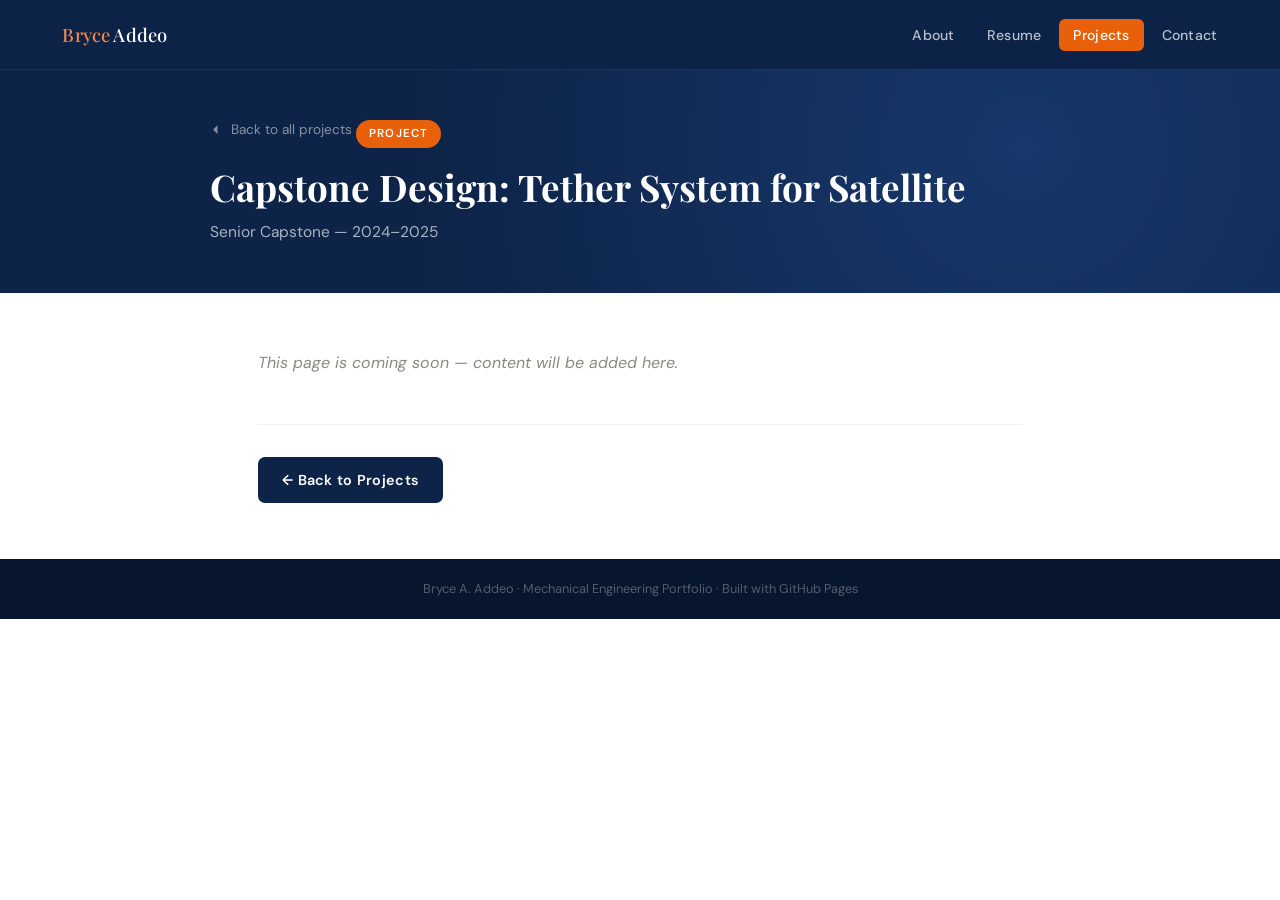
==== projects/capstone.html @ ce79f44e "Add files via upload" ====
<!DOCTYPE html>
<html lang="en">
<head>
  <meta charset="UTF-8" />
  <meta name="viewport" content="width=device-width, initial-scale=1.0" />
  <title>Capstone Design: Tether System for Satellite — Bryce Addeo Portfolio</title>
  <link rel="stylesheet" href="../css/style.css" />
</head>
<body>

<nav>
  <a href="../index.html" class="nav-brand"><em>Bryce</em> Addeo</a>
  <ul>
    <li><a href="../index.html#hero">About</a></li>
    <li><a href="../index.html#resume">Resume</a></li>
    <li><a href="../index.html#projects" class="active">Projects</a></li>
    <li><a href="../index.html#contact">Contact</a></li>
  </ul>
</nav>

<div class="page-banner">
  <div class="page-banner-inner">
    <a href="../index.html#projects" class="back-link">
      <svg viewBox="0 0 24 24"><path d="M19 12H5M12 19l-7-7 7-7"/></svg>
      Back to all projects
    </a>
    <div class="page-tag">Project</div>
    <h1>Capstone Design: Tether System for Satellite</h1>
    <p>Senior Capstone — 2024–2025</p>
  </div>
</div>

<div class="page-content">
  <p style="color: var(--gray-500); font-style: italic;">
    This page is coming soon — content will be added here.
  </p>
  <div class="page-nav">
    <a href="../index.html#projects" class="btn btn-navy">&larr; Back to Projects</a>
  </div>
</div>

<footer>
  <p>Bryce A. Addeo &middot; Mechanical Engineering Portfolio &middot; Built with GitHub Pages</p>
</footer>

</body>
</html>
---- css/style.css ----
@import url('https://fonts.googleapis.com/css2?family=Playfair+Display:wght@600;700&family=DM+Sans:wght@300;400;500;600&display=swap');

:root {
  --navy: #0D2347;
  --navy-mid: #1A3A6B;
  --navy-light: #2756A0;
  --orange: #E8610A;
  --orange-light: #F4874B;
  --orange-pale: #FEF0E6;
  --cream: #FAF8F4;
  --white: #FFFFFF;
  --gray-100: #F3F2EF;
  --gray-300: #D4D2CC;
  --gray-500: #8A8880;
  --gray-700: #444240;
  --text: #1A1816;
  --nav-h: 70px;
}

*, *::before, *::after { margin: 0; padding: 0; box-sizing: border-box; }
html { scroll-behavior: smooth; font-size: 16px; }

body {
  font-family: 'DM Sans', sans-serif;
  color: var(--text);
  background: var(--white);
  line-height: 1.7;
  -webkit-font-smoothing: antialiased;
}

/* ── NAV ── */
nav {
  position: fixed;
  top: 0; left: 0; right: 0;
  height: var(--nav-h);
  background: rgba(13, 35, 71, 0.97);
  backdrop-filter: blur(10px);
  display: flex;
  align-items: center;
  justify-content: space-between;
  padding: 0 3rem;
  z-index: 200;
  border-bottom: 1px solid rgba(255,255,255,0.08);
}

.nav-brand {
  font-family: 'Playfair Display', serif;
  font-size: 1.15rem;
  color: var(--white);
  text-decoration: none;
  letter-spacing: 0.01em;
}

.nav-brand em {
  font-style: normal;
  color: var(--orange-light);
}

nav ul { list-style: none; display: flex; gap: 0.2rem; }

nav a {
  text-decoration: none;
  color: rgba(255,255,255,0.72);
  font-size: 0.88rem;
  font-weight: 500;
  letter-spacing: 0.02em;
  padding: 0.45rem 0.9rem;
  border-radius: 6px;
  transition: all 0.16s;
}

nav a:hover { color: var(--white); background: rgba(255,255,255,0.1); }
nav a.active { color: var(--white); background: var(--orange); }

/* ── HERO ── */
#hero {
  min-height: 100vh;
  padding-top: var(--nav-h);
  background: var(--navy);
  display: flex;
  align-items: center;
  overflow: hidden;
  position: relative;
}

/* Subtle geometric background pattern */
#hero::before {
  content: '';
  position: absolute;
  inset: 0;
  background-image:
    radial-gradient(circle at 75% 50%, rgba(39, 86, 160, 0.35) 0%, transparent 55%),
    radial-gradient(circle at 20% 80%, rgba(232, 97, 10, 0.12) 0%, transparent 40%);
  pointer-events: none;
}

.hero-inner {
  position: relative;
  z-index: 1;
  max-width: 1060px;
  margin: 0 auto;
  padding: 4rem 3rem;
  display: grid;
  grid-template-columns: 1fr 340px;
  gap: 5rem;
  align-items: center;
}

.hero-text {}

.hero-eyebrow {
  display: inline-flex;
  align-items: center;
  gap: 0.6rem;
  font-size: 0.78rem;
  font-weight: 600;
  letter-spacing: 0.12em;
  text-transform: uppercase;
  color: var(--orange-light);
  margin-bottom: 1.2rem;
}

.hero-eyebrow::before {
  content: '';
  display: block;
  width: 28px;
  height: 2px;
  background: var(--orange);
}

.hero-text h1 {
  font-family: 'Playfair Display', serif;
  font-size: 3.4rem;
  font-weight: 700;
  color: var(--white);
  line-height: 1.15;
  margin-bottom: 0.5rem;
}

.hero-text h1 .last { color: var(--orange-light); }

.hero-degree {
  font-size: 1rem;
  font-weight: 400;
  color: rgba(255,255,255,0.55);
  margin-bottom: 2rem;
  letter-spacing: 0.01em;
}

.hero-bio {
  font-size: 0.97rem;
  font-weight: 300;
  color: rgba(255,255,255,0.82);
  line-height: 1.8;
  max-width: 560px;
  margin-bottom: 2.5rem;
}

.hero-actions { display: flex; gap: 0.85rem; flex-wrap: wrap; }

.btn {
  display: inline-block;
  padding: 0.65rem 1.5rem;
  border-radius: 7px;
  font-size: 0.9rem;
  font-weight: 600;
  text-decoration: none;
  letter-spacing: 0.02em;
  transition: transform 0.15s, box-shadow 0.15s, background 0.15s;
  cursor: pointer;
  border: none;
}
.btn:hover { transform: translateY(-2px); }
.btn:active { transform: translateY(0); }

.btn-orange {
  background: var(--orange);
  color: var(--white);
  box-shadow: 0 4px 16px rgba(232,97,10,0.35);
}
.btn-orange:hover { background: var(--orange-light); box-shadow: 0 6px 22px rgba(232,97,10,0.45); }

.btn-ghost {
  background: transparent;
  color: rgba(255,255,255,0.85);
  border: 1.5px solid rgba(255,255,255,0.3);
}
.btn-ghost:hover { border-color: rgba(255,255,255,0.7); color: var(--white); }

.btn-navy { background: var(--navy); color: var(--white); }
.btn-navy:hover { background: var(--navy-mid); }

/* Photo */
.hero-photo-wrap {
  position: relative;
  display: flex;
  justify-content: center;
}

.hero-photo-wrap::before {
  content: '';
  position: absolute;
  inset: -12px;
  border-radius: 18px;
  border: 2px solid rgba(232,97,10,0.3);
  transform: rotate(3deg);
}

.hero-photo {
  width: 100%;
  max-width: 320px;
  aspect-ratio: 3/4;
  object-fit: cover;
  object-position: center top;
  border-radius: 14px;
  display: block;
  position: relative;
  z-index: 1;
  box-shadow: 0 24px 60px rgba(0,0,0,0.5);
}

/* ── SECTION SHARED ── */
.section-wrap { padding: 5.5rem 3rem; }
.section-inner { max-width: 900px; margin: 0 auto; }

.section-eyebrow {
  font-size: 0.75rem;
  font-weight: 600;
  letter-spacing: 0.13em;
  text-transform: uppercase;
  color: var(--orange);
  display: flex;
  align-items: center;
  gap: 0.6rem;
  margin-bottom: 0.6rem;
}

.section-eyebrow::before {
  content: '';
  display: block;
  width: 24px;
  height: 2px;
  background: var(--orange);
}

.section-title {
  font-family: 'Playfair Display', serif;
  font-size: 2.2rem;
  font-weight: 700;
  color: var(--navy);
  margin-bottom: 2.5rem;
  line-height: 1.25;
}

/* ── RESUME ── */
#resume { background: var(--cream); }

.resume-embed {
  border-radius: 12px;
  overflow: hidden;
  border: 1px solid var(--gray-300);
  box-shadow: 0 8px 32px rgba(13,35,71,0.1);
  margin-bottom: 1.5rem;
}

.resume-embed iframe {
  display: block;
  width: 100%;
  height: 820px;
  border: none;
}

.resume-actions { display: flex; gap: 1rem; }

/* ── PROJECTS / LINKS ── */
#projects { background: var(--white); }

.projects-title {
  font-family: 'Playfair Display', serif;
  font-size: 1.6rem;
  font-weight: 700;
  color: var(--navy);
  margin-bottom: 0.35rem;
}

.projects-subtitle {
  font-size: 0.92rem;
  color: var(--gray-500);
  margin-bottom: 2.5rem;
}

.links-list { list-style: none; display: flex; flex-direction: column; }

.link-item a {
  display: flex;
  align-items: center;
  justify-content: space-between;
  padding: 1.1rem 0;
  border-bottom: 1px solid var(--gray-100);
  text-decoration: none;
  color: var(--navy);
  font-size: 1rem;
  font-weight: 500;
  transition: all 0.18s;
  gap: 1rem;
}

.link-item:first-child a { border-top: 1px solid var(--gray-100); }

.link-item a:hover { color: var(--orange); padding-left: 0.5rem; }

.link-item a:hover .link-arrow { transform: translateX(4px); color: var(--orange); }

.link-label { flex: 1; }

.link-tag {
  font-size: 0.73rem;
  font-weight: 600;
  letter-spacing: 0.08em;
  text-transform: uppercase;
  padding: 0.22rem 0.65rem;
  border-radius: 20px;
  flex-shrink: 0;
}

.tag-work { background: #EBF3FF; color: var(--navy-light); }
.tag-project { background: var(--orange-pale); color: var(--orange); }
.tag-lab { background: #EDF7F0; color: #1A6B3A; }
.tag-computing { background: #F3EDFA; color: #5E3A9A; }

.link-arrow {
  width: 18px;
  height: 18px;
  flex-shrink: 0;
  color: var(--gray-300);
  transition: transform 0.18s, color 0.18s;
}

/* ── CONTACT / FOOTER ── */
#contact {
  background: var(--navy);
  padding: 4rem 3rem;
  text-align: center;
  color: var(--white);
}

#contact .section-eyebrow { justify-content: center; color: var(--orange-light); }
#contact .section-eyebrow::before { background: var(--orange-light); }

#contact h2 {
  font-family: 'Playfair Display', serif;
  font-size: 2rem;
  color: var(--white);
  margin-bottom: 0.75rem;
}

#contact p {
  color: rgba(255,255,255,0.65);
  font-size: 0.97rem;
  margin-bottom: 2rem;
}

.contact-links { display: flex; gap: 0.75rem; justify-content: center; flex-wrap: wrap; }

.contact-link {
  display: inline-flex;
  align-items: center;
  gap: 0.5rem;
  padding: 0.6rem 1.3rem;
  border-radius: 8px;
  border: 1.5px solid rgba(255,255,255,0.2);
  color: rgba(255,255,255,0.85);
  text-decoration: none;
  font-size: 0.9rem;
  font-weight: 500;
  transition: all 0.16s;
}

.contact-link:hover { border-color: var(--orange-light); color: var(--white); background: rgba(255,255,255,0.07); }

.contact-link svg { width: 16px; height: 16px; fill: var(--orange-light); }

footer {
  background: #07162E;
  text-align: center;
  padding: 1.2rem;
  font-size: 0.8rem;
  color: rgba(255,255,255,0.3);
}

/* ── PROJECT DETAIL PAGES ── */
.page-banner {
  background: var(--navy);
  padding: calc(var(--nav-h) + 3rem) 3rem 3rem;
  position: relative;
  overflow: hidden;
}

.page-banner::after {
  content: '';
  position: absolute;
  inset: 0;
  background: radial-gradient(circle at 80% 50%, rgba(39,86,160,0.4) 0%, transparent 60%);
  pointer-events: none;
}

.page-banner-inner { max-width: 860px; margin: 0 auto; position: relative; z-index: 1; }

.back-link {
  display: inline-flex;
  align-items: center;
  gap: 0.4rem;
  color: rgba(255,255,255,0.5);
  text-decoration: none;
  font-size: 0.85rem;
  margin-bottom: 1.5rem;
  transition: color 0.15s;
}
.back-link:hover { color: var(--orange-light); }
.back-link svg { width: 15px; height: 15px; fill: currentColor; }

.page-tag {
  display: inline-block;
  font-size: 0.72rem;
  font-weight: 600;
  letter-spacing: 0.1em;
  text-transform: uppercase;
  padding: 0.28rem 0.8rem;
  border-radius: 20px;
  background: var(--orange);
  color: var(--white);
  margin-bottom: 1rem;
}

.page-banner h1 {
  font-family: 'Playfair Display', serif;
  font-size: 2.3rem;
  color: var(--white);
  line-height: 1.2;
  margin-bottom: 0.6rem;
}

.page-banner p {
  color: rgba(255,255,255,0.65);
  font-size: 0.97rem;
  max-width: 600px;
}

.page-content {
  max-width: 860px;
  margin: 0 auto;
  padding: 3.5rem 3rem;
}

.content-section { margin-bottom: 3rem; }

.content-label {
  font-size: 0.73rem;
  font-weight: 600;
  letter-spacing: 0.12em;
  text-transform: uppercase;
  color: var(--orange);
  margin-bottom: 0.75rem;
}

.content-section h2 {
  font-family: 'Playfair Display', serif;
  font-size: 1.45rem;
  color: var(--navy);
  margin-bottom: 0.75rem;
}

.divider { width: 36px; height: 3px; background: var(--orange); border-radius: 2px; margin-bottom: 1.25rem; }

.content-section p { color: var(--gray-700); font-size: 0.97rem; line-height: 1.8; }

/* PDF doc list */
.doc-list { list-style: none; display: flex; flex-direction: column; gap: 0.65rem; }

.doc-link {
  display: flex;
  align-items: center;
  gap: 1rem;
  padding: 1rem 1.2rem;
  border: 1.5px solid var(--gray-100);
  border-radius: 10px;
  text-decoration: none;
  color: inherit;
  background: var(--white);
  transition: border-color 0.15s, box-shadow 0.15s, transform 0.15s;
}

.doc-link:hover {
  border-color: var(--orange);
  box-shadow: 0 4px 18px rgba(232,97,10,0.1);
  transform: translateX(4px);
}

.doc-icon {
  width: 38px; height: 38px;
  border-radius: 8px;
  background: var(--orange-pale);
  display: flex; align-items: center; justify-content: center;
  flex-shrink: 0;
}

.doc-icon svg { width: 18px; height: 18px; fill: var(--orange); }
.doc-info { flex: 1; }
.doc-info strong { display: block; font-size: 0.95rem; color: var(--navy); font-weight: 600; }
.doc-info span { font-size: 0.82rem; color: var(--gray-500); }
.doc-arrow svg { width: 16px; height: 16px; fill: var(--gray-300); }

.page-nav {
  display: flex;
  justify-content: flex-start;
  margin-top: 3rem;
  padding-top: 2rem;
  border-top: 1px solid var(--gray-100);
}

/* ── RESPONSIVE ── */
@media (max-width: 760px) {
  .hero-inner { grid-template-columns: 1fr; gap: 2.5rem; padding: 2.5rem 1.5rem; }
  .hero-photo-wrap { order: -1; }
  .hero-photo { max-width: 240px; margin: 0 auto; }
  .hero-text h1 { font-size: 2.4rem; }
  nav { padding: 0 1.25rem; }
  nav a { font-size: 0.8rem; padding: 0.4rem 0.6rem; }
  .section-wrap { padding: 4rem 1.5rem; }
  .page-content { padding: 2.5rem 1.5rem; }
  .page-banner { padding: calc(var(--nav-h) + 2rem) 1.5rem 2rem; }
}
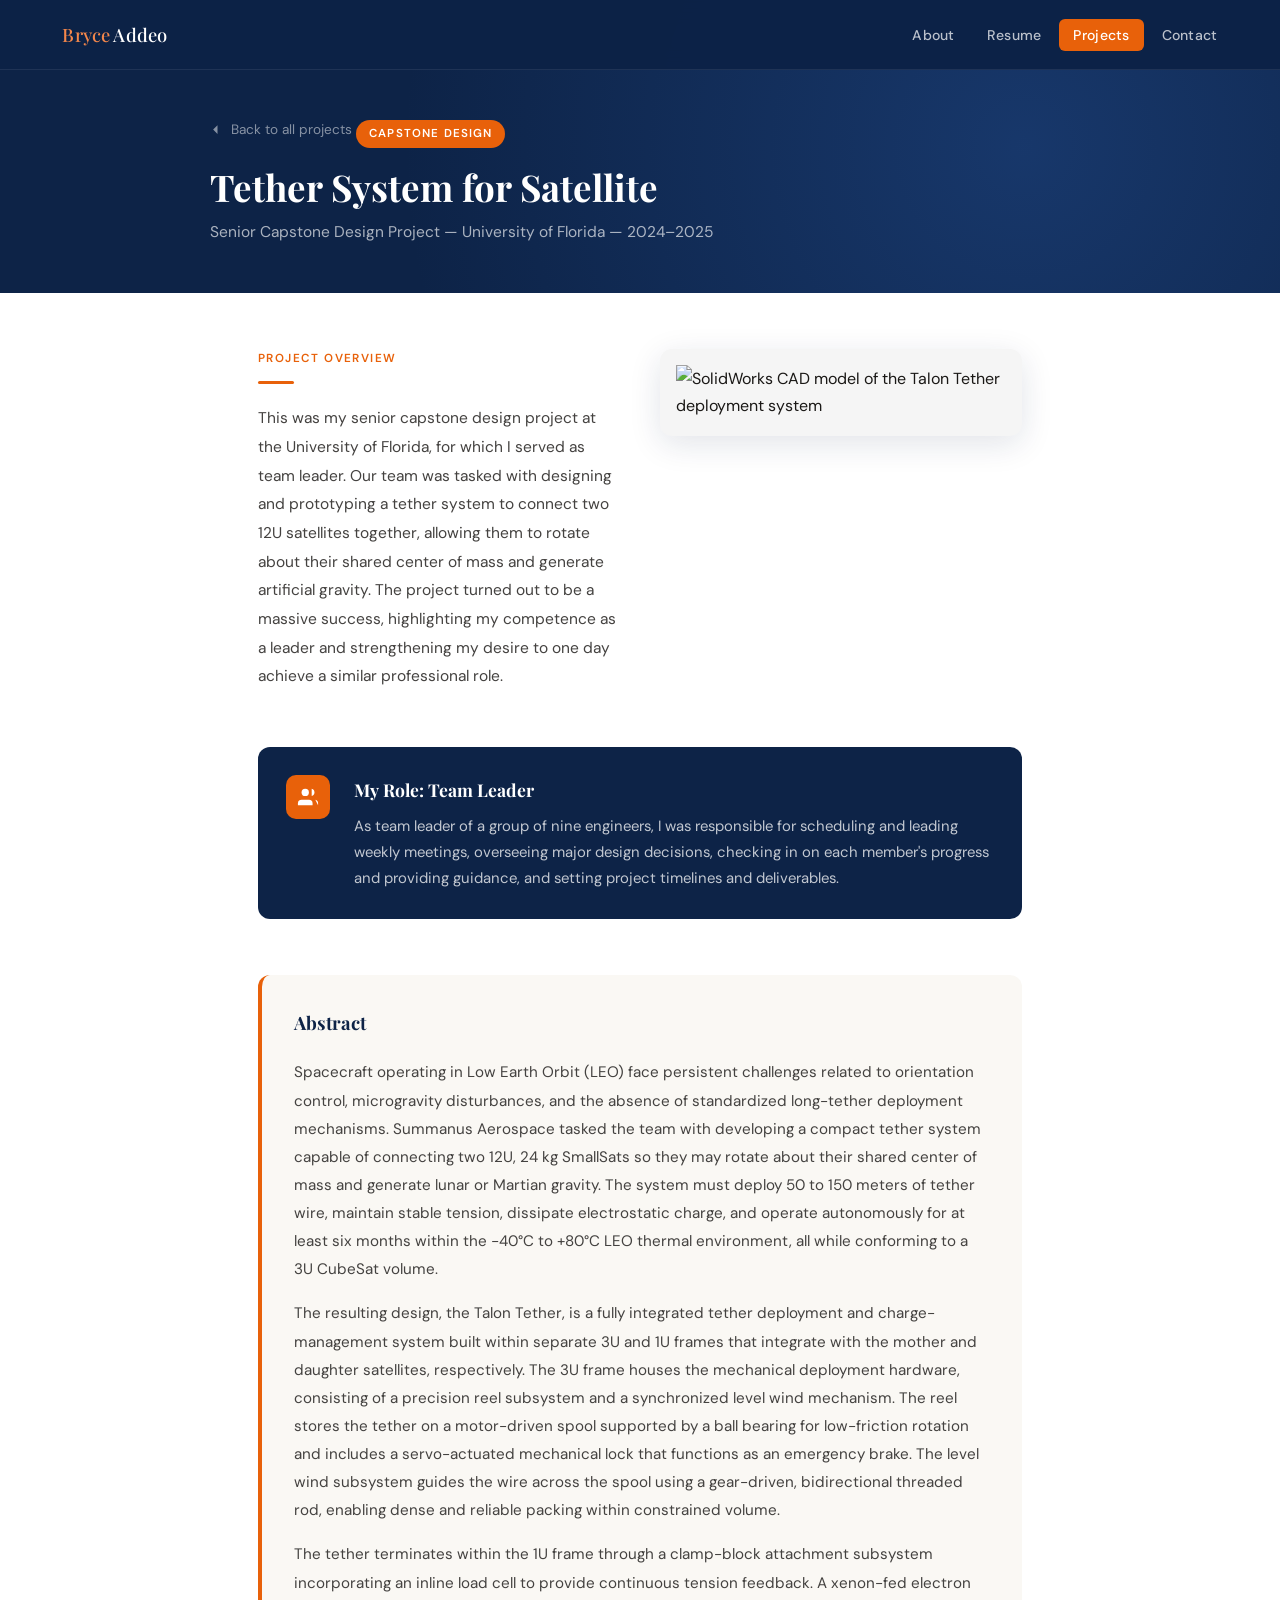
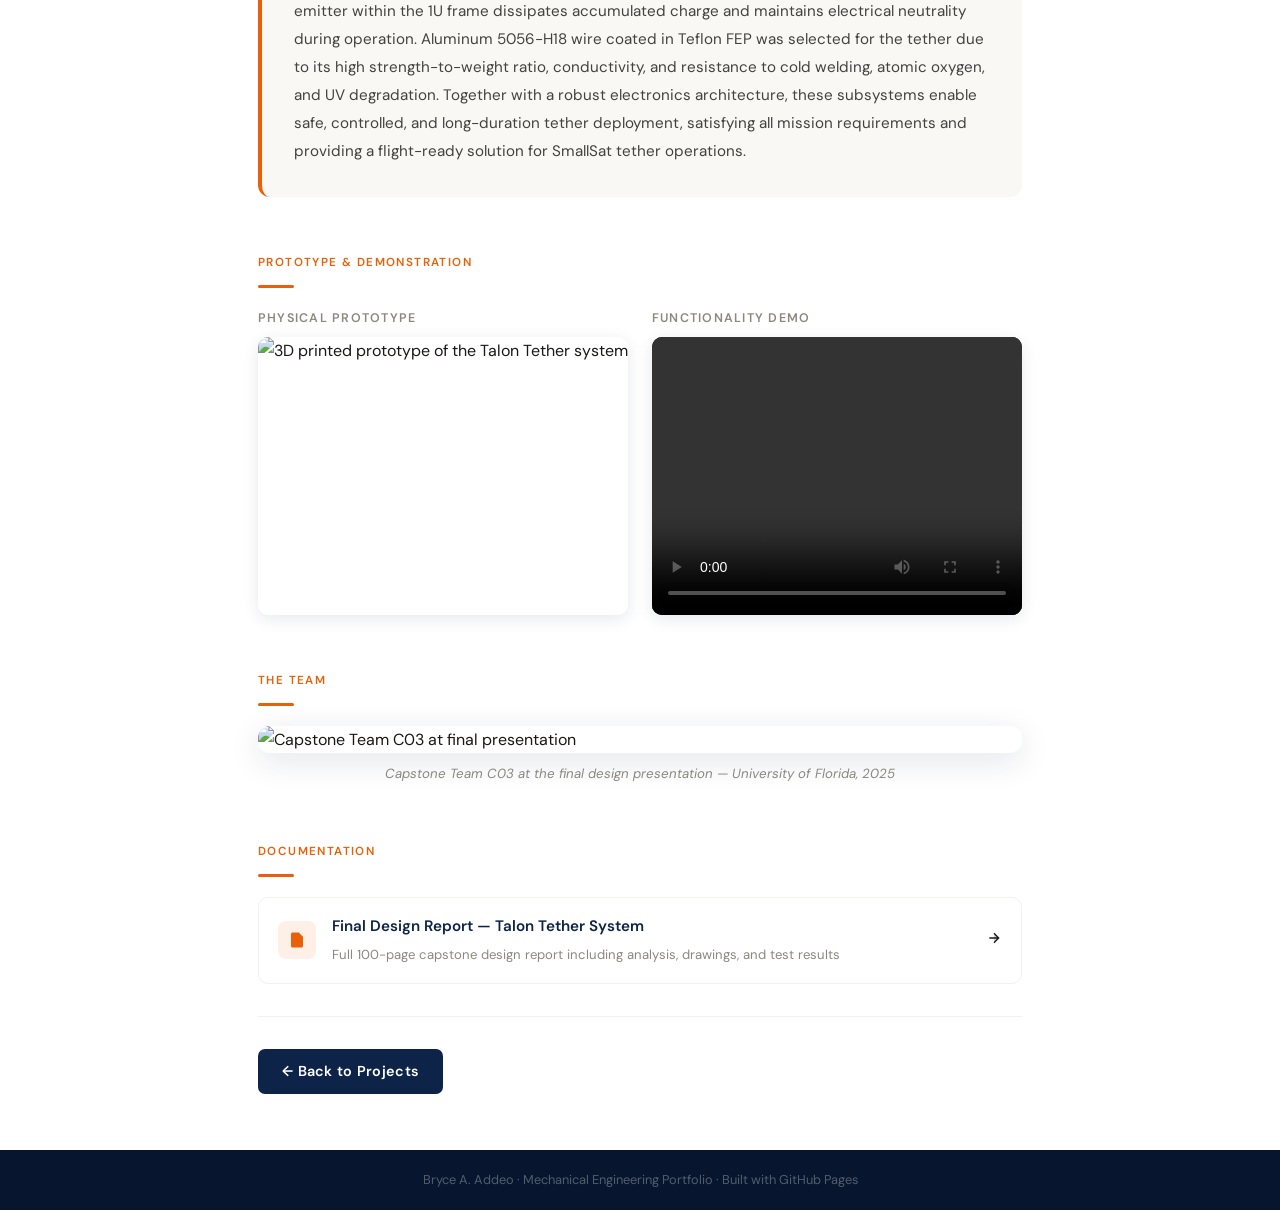
==== commit 6189b138: "Update capstone.html" ====
--- a/projects/capstone.html
+++ b/projects/capstone.html
@@ -3,8 +3,167 @@
 <head>
   <meta charset="UTF-8" />
   <meta name="viewport" content="width=device-width, initial-scale=1.0" />
-  <title>Capstone Design: Tether System for Satellite — Bryce Addeo Portfolio</title>
+  <title>Capstone: Tether System for Satellite — Bryce Addeo Portfolio</title>
   <link rel="stylesheet" href="../css/style.css" />
+  <style>
+
+    /* ── Intro: text + CAD side by side ── */
+    .intro-grid {
+      display: grid;
+      grid-template-columns: 1fr 1fr;
+      gap: 2.5rem;
+      align-items: start;
+      margin-bottom: 3.5rem;
+    }
+
+    .intro-text p {
+      color: var(--gray-700);
+      font-size: 0.97rem;
+      line-height: 1.85;
+    }
+
+    .intro-img {
+      border-radius: 12px;
+      overflow: hidden;
+      box-shadow: 0 8px 32px rgba(13,35,71,0.12);
+      background: #f5f5f5;
+    }
+
+    .intro-img img {
+      width: 100%;
+      display: block;
+      object-fit: contain;
+      padding: 1rem;
+    }
+
+    /* ── Role highlight box ── */
+    .role-box {
+      background: var(--navy);
+      border-radius: 12px;
+      padding: 1.75rem;
+      margin-bottom: 3.5rem;
+      display: flex;
+      gap: 1.5rem;
+      align-items: flex-start;
+    }
+
+    .role-icon {
+      width: 44px;
+      height: 44px;
+      border-radius: 10px;
+      background: var(--orange);
+      display: flex;
+      align-items: center;
+      justify-content: center;
+      flex-shrink: 0;
+    }
+
+    .role-icon svg { width: 22px; height: 22px; fill: var(--white); }
+
+    .role-box h3 {
+      font-family: 'Playfair Display', serif;
+      font-size: 1.1rem;
+      color: var(--white);
+      margin-bottom: 0.5rem;
+    }
+
+    .role-box p {
+      font-size: 0.93rem;
+      color: rgba(255,255,255,0.75);
+      line-height: 1.75;
+    }
+
+    /* ── Abstract ── */
+    .abstract-box {
+      background: var(--cream);
+      border-radius: 12px;
+      padding: 2rem;
+      margin-bottom: 3.5rem;
+      border-left: 4px solid var(--orange);
+    }
+
+    .abstract-box h3 {
+      font-family: 'Playfair Display', serif;
+      font-size: 1.15rem;
+      color: var(--navy);
+      margin-bottom: 1.25rem;
+    }
+
+    .abstract-box p {
+      font-size: 0.95rem;
+      color: var(--gray-700);
+      line-height: 1.85;
+      margin-bottom: 1rem;
+    }
+
+    .abstract-box p:last-child { margin-bottom: 0; }
+
+    /* ── Prototype + video grid ── */
+    .media-grid {
+      display: grid;
+      grid-template-columns: 1fr 1fr;
+      gap: 1.5rem;
+      margin-bottom: 3.5rem;
+    }
+
+    .media-item { display: flex; flex-direction: column; gap: 0.5rem; }
+
+    .media-label {
+      font-size: 0.78rem;
+      font-weight: 600;
+      letter-spacing: 0.1em;
+      text-transform: uppercase;
+      color: var(--gray-500);
+    }
+
+    .media-item img {
+      width: 100%;
+      border-radius: 10px;
+      display: block;
+      object-fit: cover;
+      aspect-ratio: 4/3;
+      box-shadow: 0 4px 16px rgba(13,35,71,0.1);
+    }
+
+    .media-item video {
+      width: 100%;
+      border-radius: 10px;
+      display: block;
+      aspect-ratio: 4/3;
+      object-fit: cover;
+      box-shadow: 0 4px 16px rgba(13,35,71,0.1);
+      background: #000;
+    }
+
+    /* ── Team photo full width ── */
+    .team-photo-wrap {
+      margin-bottom: 3.5rem;
+    }
+
+    .team-photo-wrap img {
+      width: 100%;
+      border-radius: 12px;
+      display: block;
+      object-fit: cover;
+      max-height: 480px;
+      object-position: center 30%;
+      box-shadow: 0 8px 32px rgba(13,35,71,0.12);
+    }
+
+    .photo-caption {
+      font-size: 0.83rem;
+      color: var(--gray-500);
+      text-align: center;
+      margin-top: 0.65rem;
+      font-style: italic;
+    }
+
+    @media (max-width: 700px) {
+      .intro-grid { grid-template-columns: 1fr; }
+      .media-grid { grid-template-columns: 1fr; }
+      .role-box { flex-direction: column; }
+    }
+  </style>
 </head>
 <body>
 
@@ -24,19 +183,131 @@
       <svg viewBox="0 0 24 24"><path d="M19 12H5M12 19l-7-7 7-7"/></svg>
       Back to all projects
     </a>
-    <div class="page-tag">Project</div>
-    <h1>Capstone Design: Tether System for Satellite</h1>
-    <p>Senior Capstone — 2024–2025</p>
+    <div class="page-tag">Capstone Design</div>
+    <h1>Tether System for Satellite</h1>
+    <p>Senior Capstone Design Project &mdash; University of Florida &mdash; 2024&ndash;2025</p>
   </div>
 </div>
 
 <div class="page-content">
-  <p style="color: var(--gray-500); font-style: italic;">
-    This page is coming soon — content will be added here.
-  </p>
-  <div class="page-nav">
+
+  <!-- Intro + CAD -->
+  <div class="intro-grid">
+    <div class="intro-text">
+      <div class="content-label">Project Overview</div>
+      <div class="divider"></div>
+      <p>
+        This was my senior capstone design project at the University of Florida, for which I served as
+        team leader. Our team was tasked with designing and prototyping a tether system to connect two
+        12U satellites together, allowing them to rotate about their shared center of mass and generate
+        artificial gravity. The project turned out to be a massive success, highlighting my competence
+        as a leader and strengthening my desire to one day achieve a similar professional role.
+      </p>
+    </div>
+    <div class="intro-img">
+      <img src="../images/capstone_cad.png" alt="SolidWorks CAD model of the Talon Tether deployment system" />
+    </div>
+  </div>
+
+  <!-- My Role -->
+  <div class="role-box">
+    <div class="role-icon">
+      <svg viewBox="0 0 24 24"><path d="M17 21v-2a4 4 0 0 0-4-4H5a4 4 0 0 0-4 4v2"/><circle cx="9" cy="7" r="4"/><path d="M23 21v-2a4 4 0 0 0-3-3.87"/><path d="M16 3.13a4 4 0 0 1 0 7.75"/></svg>
+    </div>
+    <div>
+      <h3>My Role: Team Leader</h3>
+      <p>
+        As team leader of a group of nine engineers, I was responsible for scheduling and leading weekly
+        meetings, overseeing major design decisions, checking in on each member's progress and providing
+        guidance, and setting project timelines and deliverables.
+      </p>
+    </div>
+  </div>
+
+  <!-- Abstract -->
+  <div class="abstract-box">
+    <h3>Abstract</h3>
+    <p>
+      Spacecraft operating in Low Earth Orbit (LEO) face persistent challenges related to orientation
+      control, microgravity disturbances, and the absence of standardized long-tether deployment
+      mechanisms. Summanus Aerospace tasked the team with developing a compact tether system capable of
+      connecting two 12U, 24 kg SmallSats so they may rotate about their shared center of mass and
+      generate lunar or Martian gravity. The system must deploy 50 to 150 meters of tether wire, maintain
+      stable tension, dissipate electrostatic charge, and operate autonomously for at least six months
+      within the &minus;40&deg;C to +80&deg;C LEO thermal environment, all while conforming to a 3U
+      CubeSat volume.
+    </p>
+    <p>
+      The resulting design, the Talon Tether, is a fully integrated tether deployment and
+      charge-management system built within separate 3U and 1U frames that integrate with the mother and
+      daughter satellites, respectively. The 3U frame houses the mechanical deployment hardware,
+      consisting of a precision reel subsystem and a synchronized level wind mechanism. The reel stores
+      the tether on a motor-driven spool supported by a ball bearing for low-friction rotation and
+      includes a servo-actuated mechanical lock that functions as an emergency brake. The level wind
+      subsystem guides the wire across the spool using a gear-driven, bidirectional threaded rod, enabling
+      dense and reliable packing within constrained volume.
+    </p>
+    <p>
+      The tether terminates within the 1U frame through a clamp-block attachment subsystem incorporating
+      an inline load cell to provide continuous tension feedback. A xenon-fed electron emitter within the
+      1U frame dissipates accumulated charge and maintains electrical neutrality during operation.
+      Aluminum 5056-H18 wire coated in Teflon FEP was selected for the tether due to its high
+      strength-to-weight ratio, conductivity, and resistance to cold welding, atomic oxygen, and UV
+      degradation. Together with a robust electronics architecture, these subsystems enable safe,
+      controlled, and long-duration tether deployment, satisfying all mission requirements and providing
+      a flight-ready solution for SmallSat tether operations.
+    </p>
+  </div>
+
+  <!-- Prototype + Video -->
+  <div class="content-label">Prototype &amp; Demonstration</div>
+  <div class="divider"></div>
+  <div class="media-grid">
+    <div class="media-item">
+      <span class="media-label">Physical Prototype</span>
+      <img src="../images/capstone_prototype.png" alt="3D printed prototype of the Talon Tether system" />
+    </div>
+    <div class="media-item">
+      <span class="media-label">Functionality Demo</span>
+      <video controls playsinline>
+        <source src="../images/capstone_video.mov" type="video/mp4" />
+        Your browser does not support the video tag.
+      </video>
+    </div>
+  </div>
+
+  <!-- Team Photo -->
+  <div class="content-label">The Team</div>
+  <div class="divider"></div>
+  <div class="team-photo-wrap">
+    <img src="../images/capstone_team.jpg" alt="Capstone Team C03 at final presentation" />
+    <p class="photo-caption">Capstone Team C03 at the final design presentation &mdash; University of Florida, 2025</p>
+  </div>
+
+  <!-- Design Report Link -->
+  <div class="content-label">Documentation</div>
+  <div class="divider"></div>
+  <ul class="doc-list">
+    <li>
+      <a href="../pdfs/capstone_report.pdf" target="_blank" class="doc-link">
+        <div class="doc-icon">
+          <svg viewBox="0 0 24 24"><path d="M14 2H6a2 2 0 0 0-2 2v16a2 2 0 0 0 2 2h12a2 2 0 0 0 2-2V8z"/><polyline points="14 2 14 8 20 8"/></svg>
+        </div>
+        <div class="doc-info">
+          <strong>Final Design Report — Talon Tether System</strong>
+          <span>Full 100-page capstone design report including analysis, drawings, and test results</span>
+        </div>
+        <div class="doc-arrow">
+          <svg viewBox="0 0 24 24" fill="none" stroke="currentColor" stroke-width="2"><path d="M5 12h14M12 5l7 7-7 7"/></svg>
+        </div>
+      </a>
+    </li>
+  </ul>
+
+  <div class="page-nav" style="margin-top: 2rem;">
     <a href="../index.html#projects" class="btn btn-navy">&larr; Back to Projects</a>
   </div>
+
 </div>
 
 <footer>
@@ -44,4 +315,4 @@
 </footer>
 
 </body>
-</html>+</html>
--- a/css/style.css
+++ b/css/style.css
@@ -208,7 +208,7 @@
 
 .hero-photo {
   width: 100%;
-  max-width: 320px;
+  max-width: 420px;
   aspect-ratio: 3/4;
   object-fit: cover;
   object-position: center top;
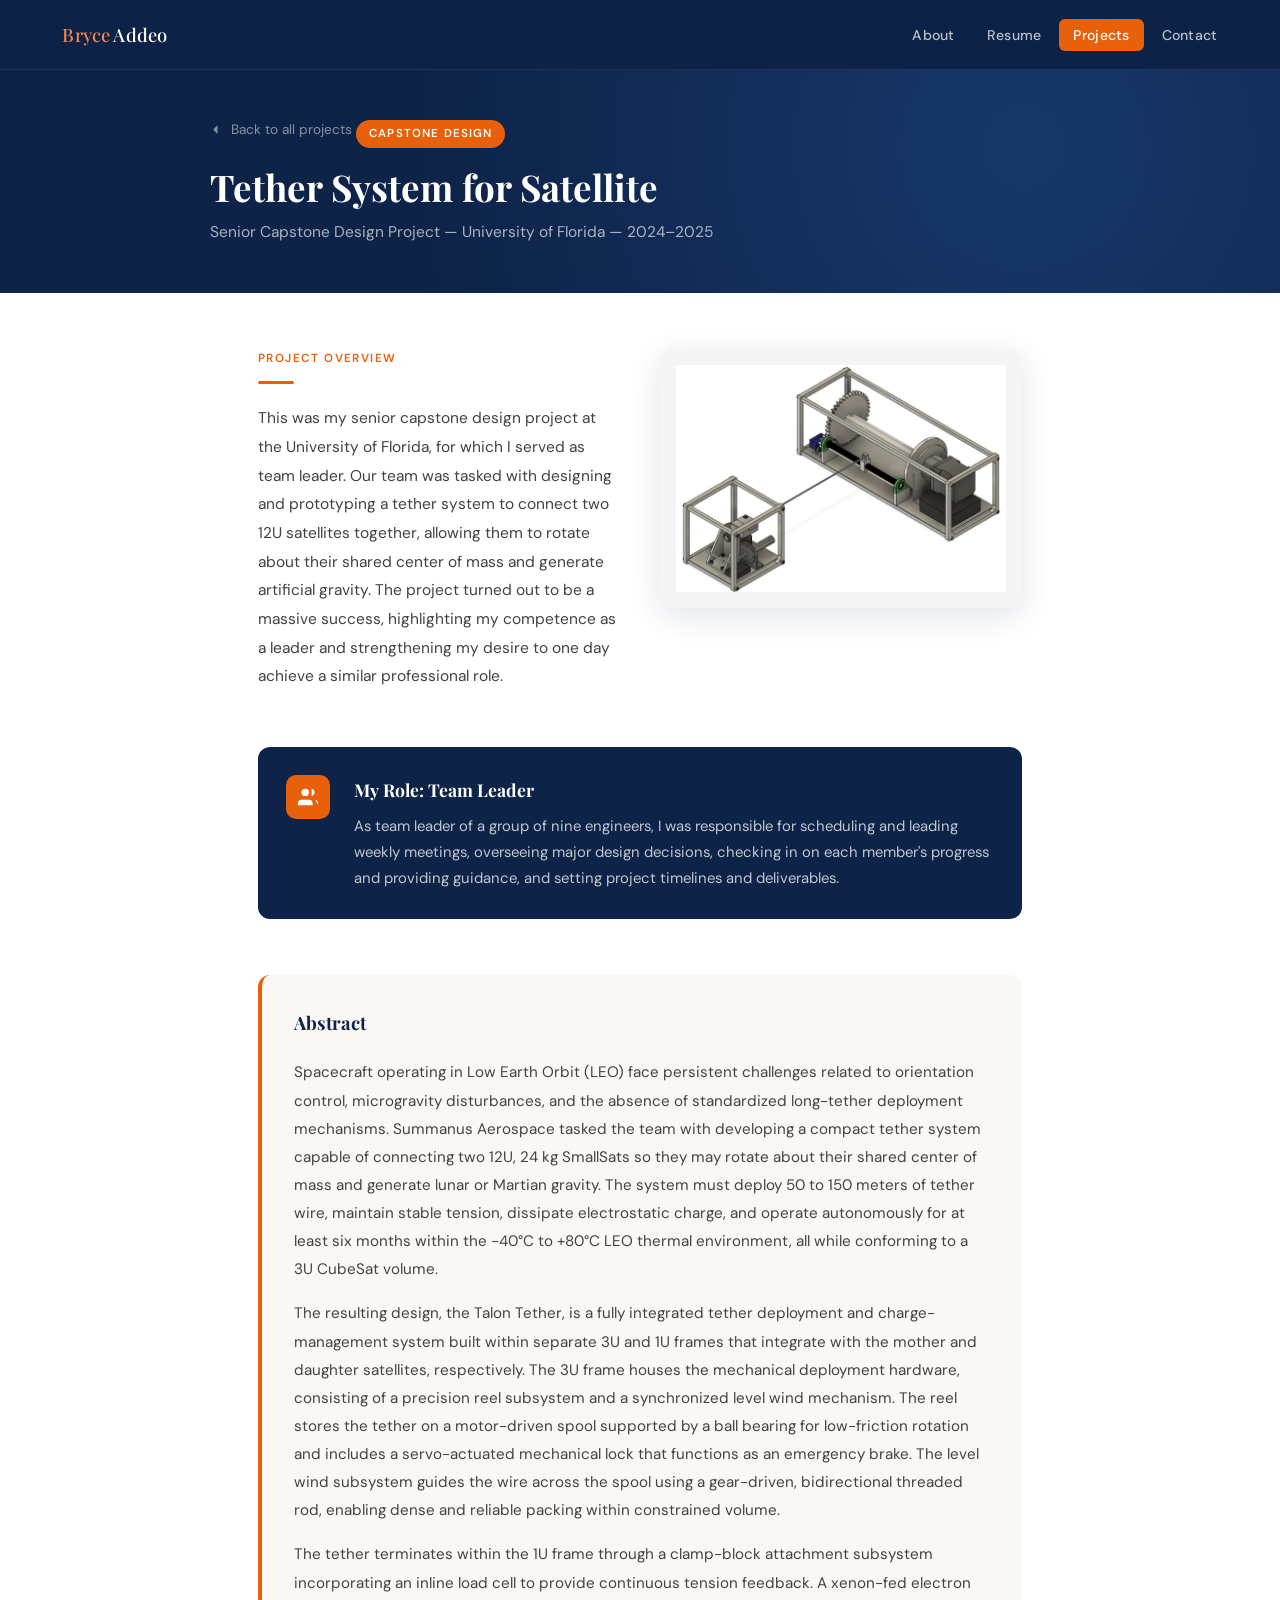
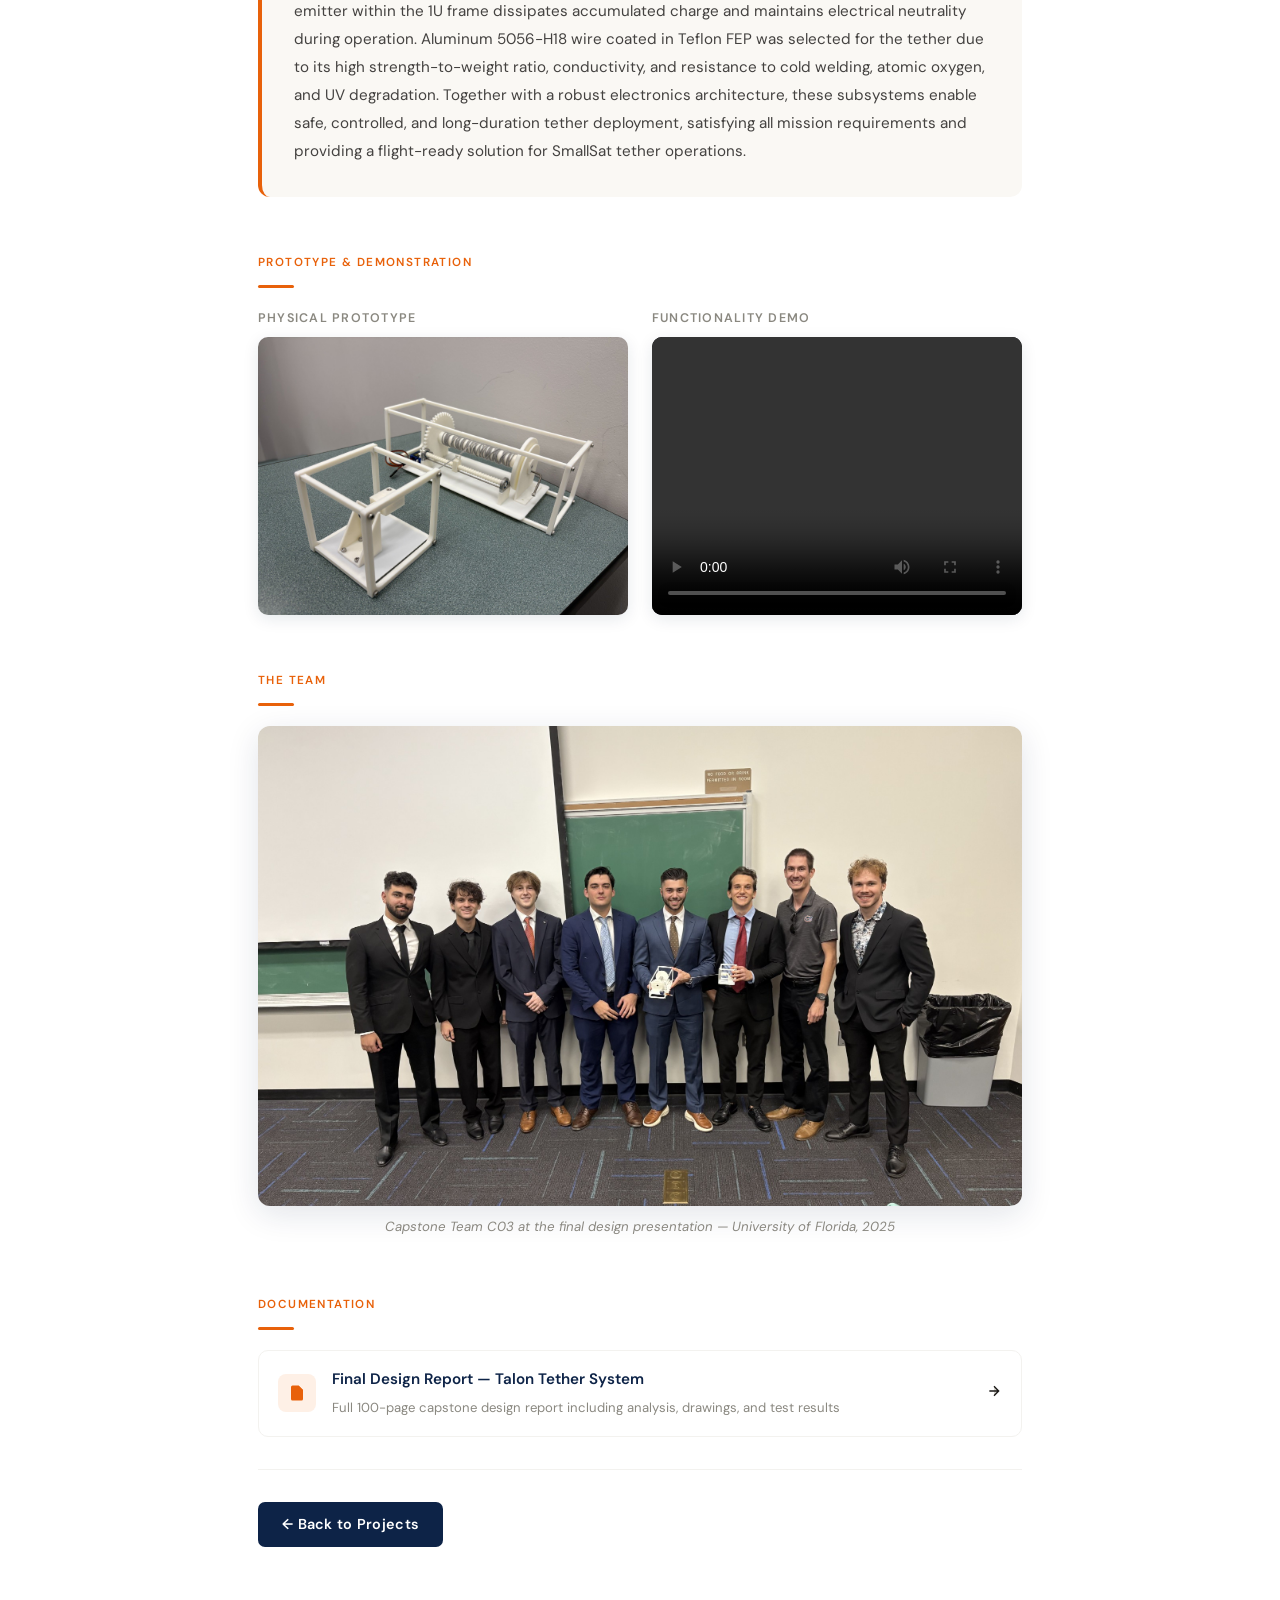
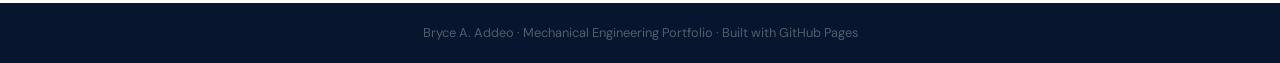
==== commit a6127f5c: "Update capstone.html" ====
--- a/projects/capstone.html
+++ b/projects/capstone.html
@@ -289,7 +289,7 @@
   <div class="divider"></div>
   <ul class="doc-list">
     <li>
-      <a href="../pdfs/capstone_report.pdf" target="_blank" class="doc-link">
+      <a href="../pdfs/Team_C03_Talon_Tether_Final_Report_EML4501.pdf" target="_blank" class="doc-link">
         <div class="doc-icon">
           <svg viewBox="0 0 24 24"><path d="M14 2H6a2 2 0 0 0-2 2v16a2 2 0 0 0 2 2h12a2 2 0 0 0 2-2V8z"/><polyline points="14 2 14 8 20 8"/></svg>
         </div>
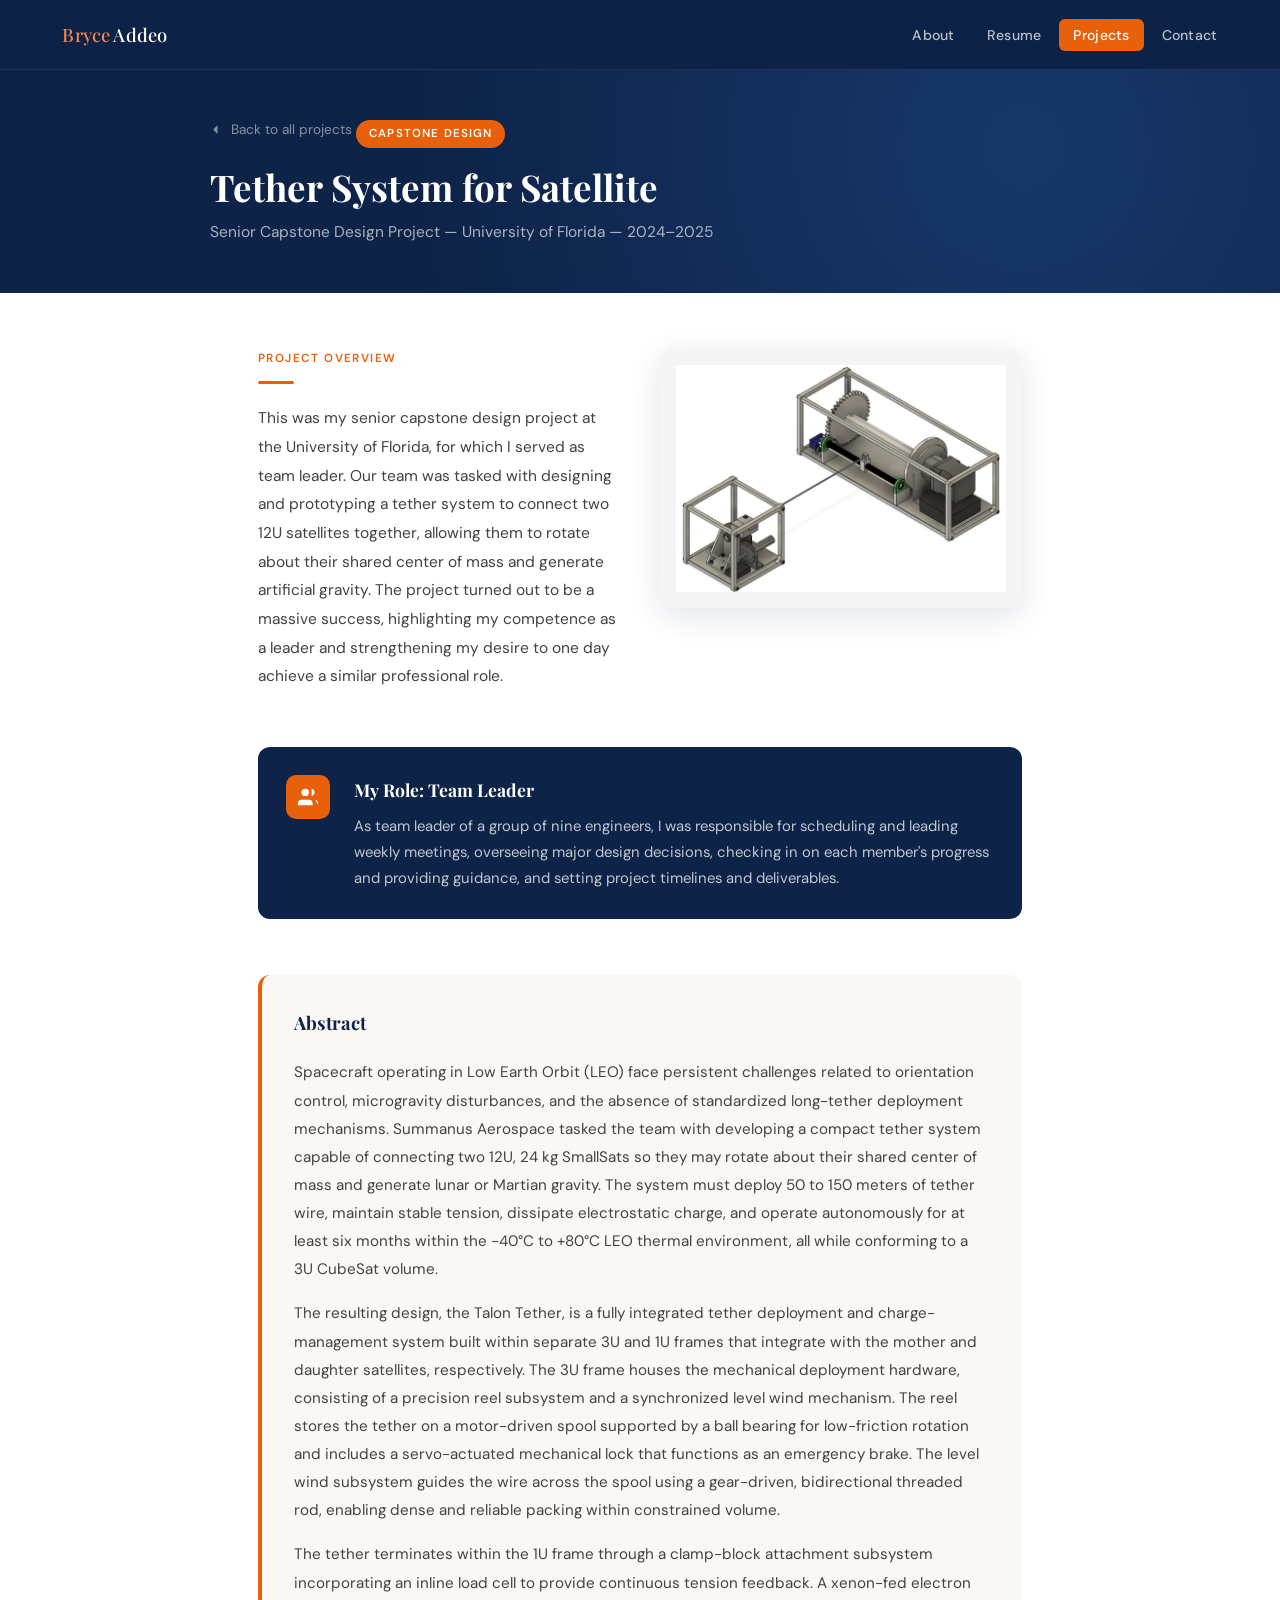
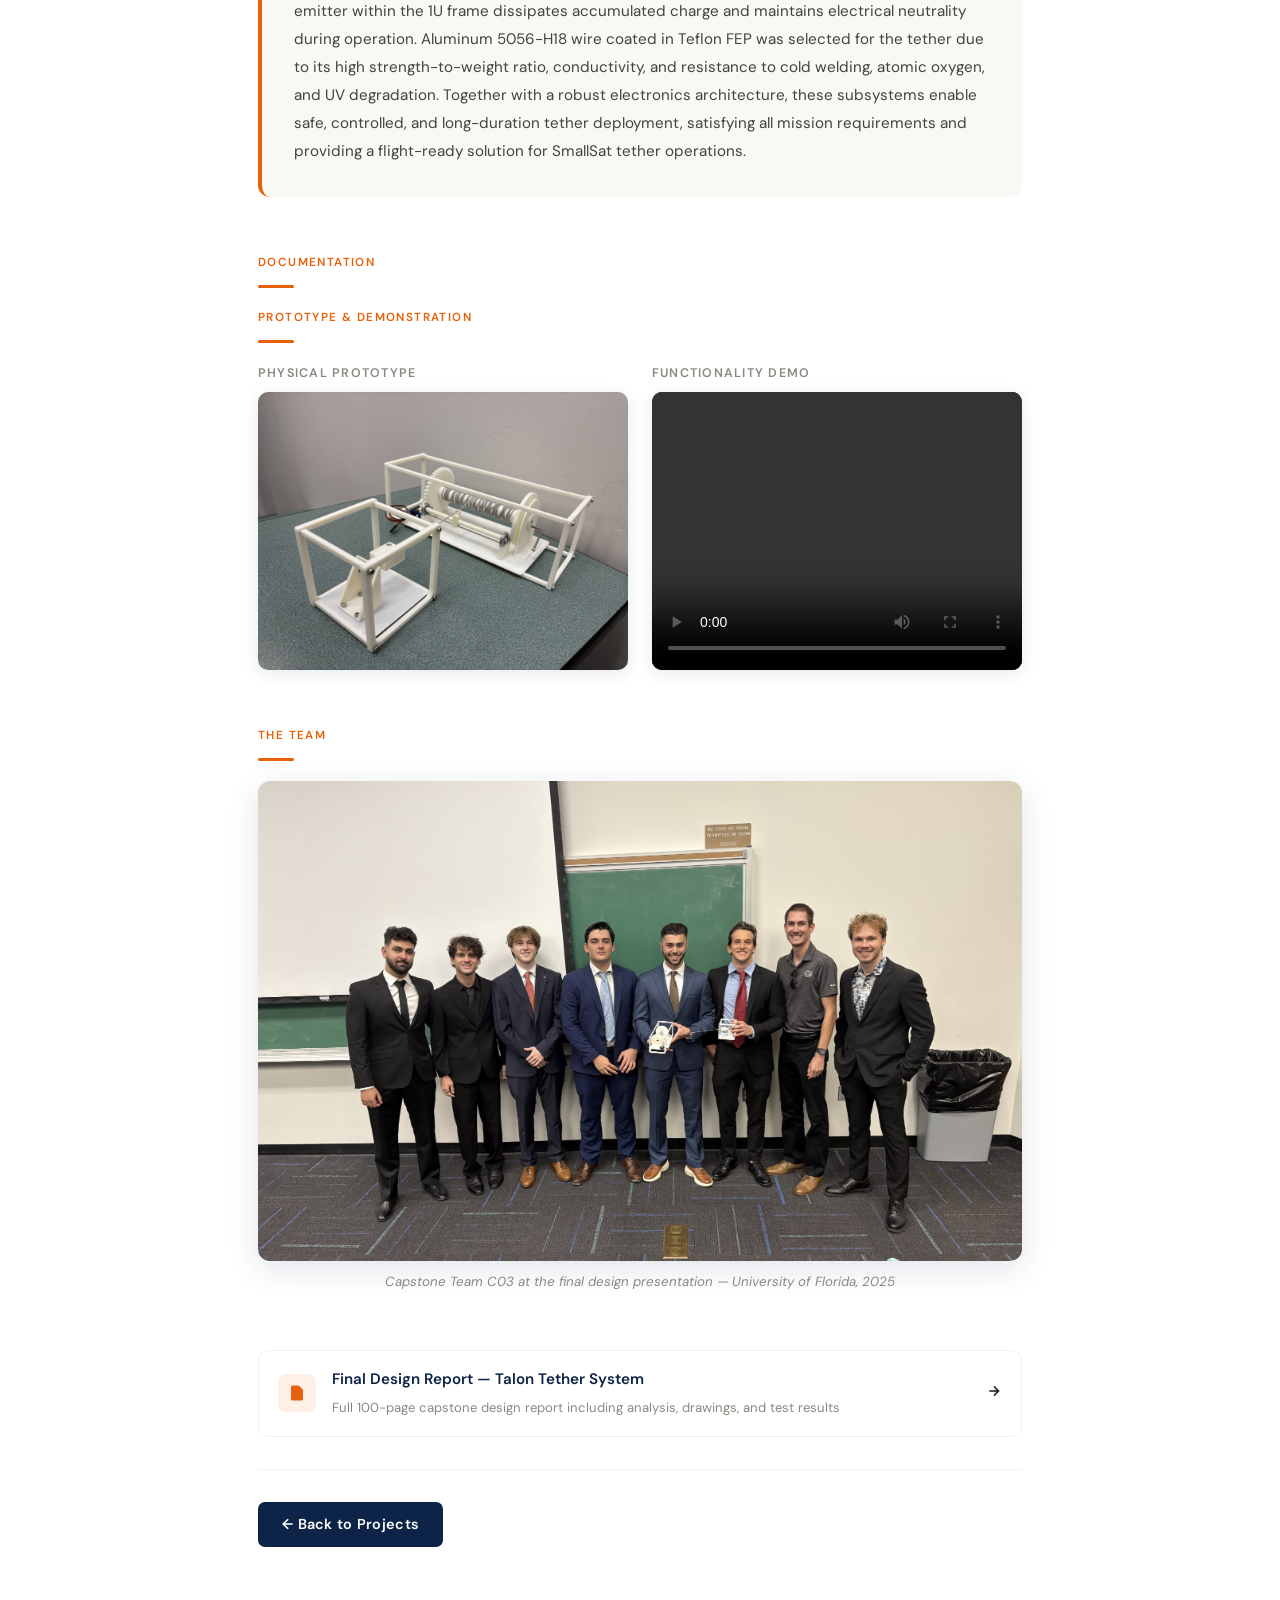
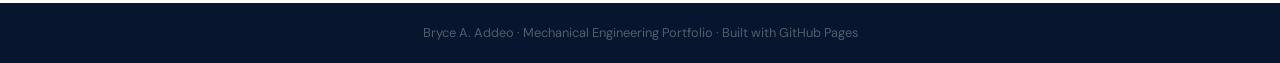
==== commit 0b33cc62: "Update capstone.html" ====
--- a/projects/capstone.html
+++ b/projects/capstone.html
@@ -259,6 +259,12 @@
     </p>
   </div>
 
+    <!-- Design Report Link -->
+  <div class="content-label">Documentation</div>
+  <div class="divider"></div>
+  <ul class="doc-list">
+    <li>
+
   <!-- Prototype + Video -->
   <div class="content-label">Prototype &amp; Demonstration</div>
   <div class="divider"></div>
@@ -284,11 +290,7 @@
     <p class="photo-caption">Capstone Team C03 at the final design presentation &mdash; University of Florida, 2025</p>
   </div>
 
-  <!-- Design Report Link -->
-  <div class="content-label">Documentation</div>
-  <div class="divider"></div>
-  <ul class="doc-list">
-    <li>
+
       <a href="../pdfs/Team_C03_Talon_Tether_Final_Report_EML4501.pdf" target="_blank" class="doc-link">
         <div class="doc-icon">
           <svg viewBox="0 0 24 24"><path d="M14 2H6a2 2 0 0 0-2 2v16a2 2 0 0 0 2 2h12a2 2 0 0 0 2-2V8z"/><polyline points="14 2 14 8 20 8"/></svg>
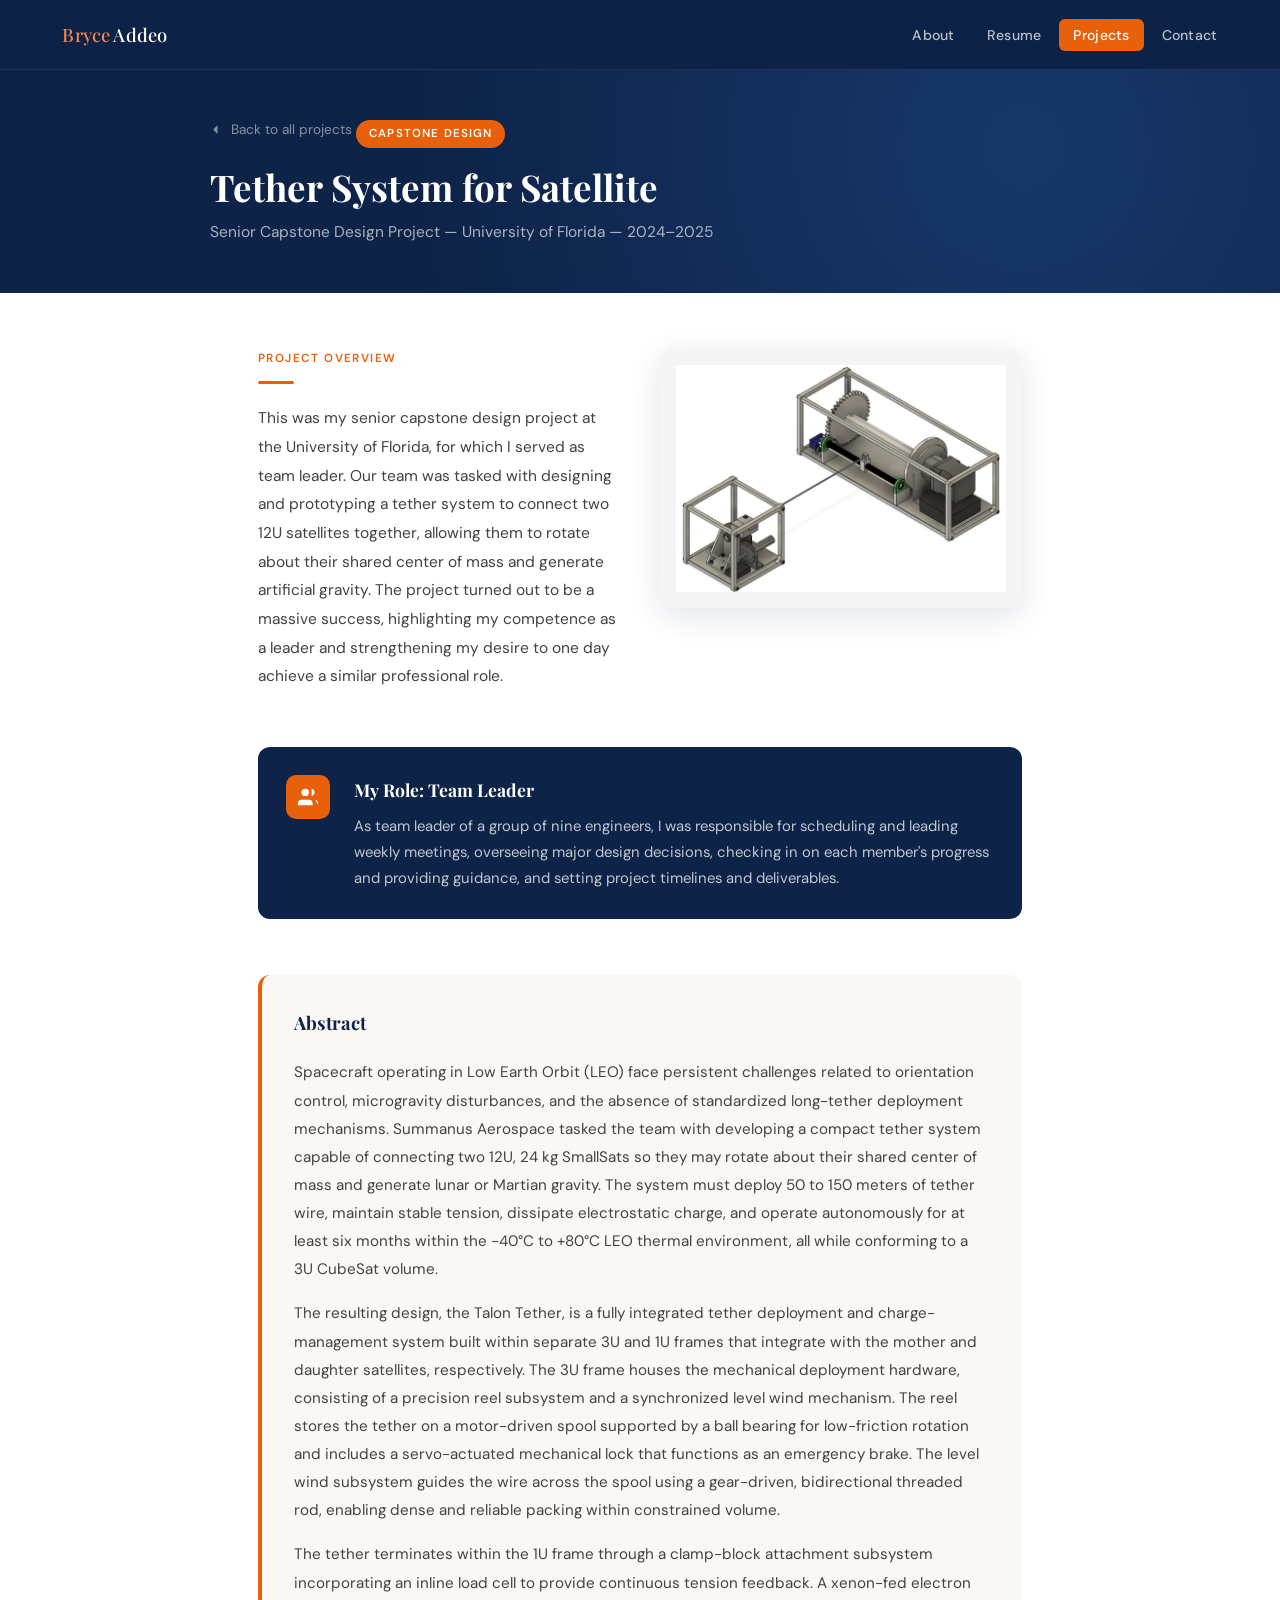
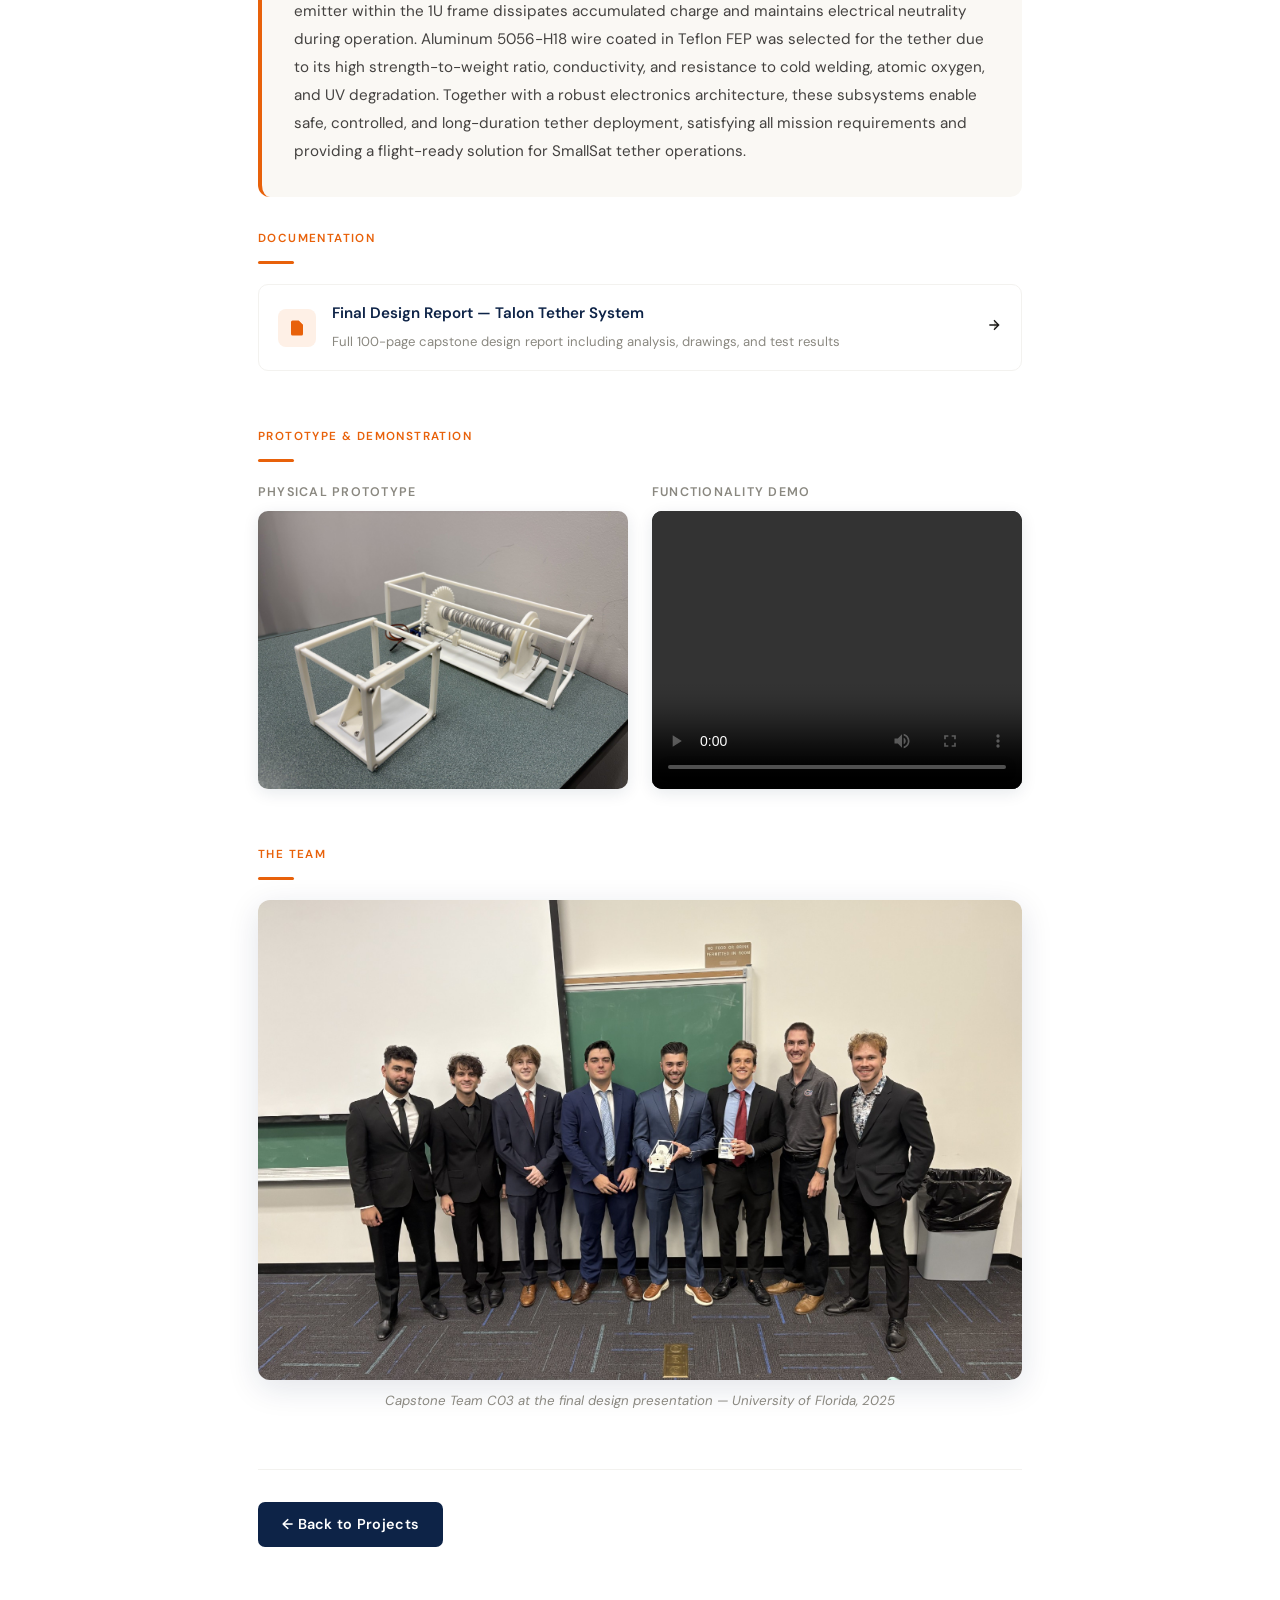
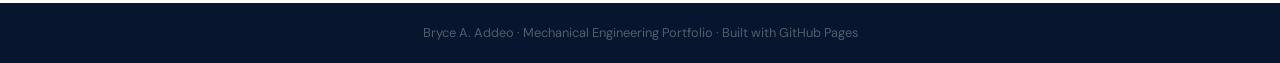
==== commit fea034ef: "Update capstone.html" ====
--- a/projects/capstone.html
+++ b/projects/capstone.html
@@ -7,7 +7,6 @@
   <link rel="stylesheet" href="../css/style.css" />
   <style>
 
-    /* ── Intro: text + CAD side by side ── */
     .intro-grid {
       display: grid;
       grid-template-columns: 1fr 1fr;
@@ -36,7 +35,6 @@
       padding: 1rem;
     }
 
-    /* ── Role highlight box ── */
     .role-box {
       background: var(--navy);
       border-radius: 12px;
@@ -73,12 +71,11 @@
       line-height: 1.75;
     }
 
-    /* ── Abstract ── */
     .abstract-box {
       background: var(--cream);
       border-radius: 12px;
       padding: 2rem;
-      margin-bottom: 3.5rem;
+      margin-bottom: 2rem;
       border-left: 4px solid var(--orange);
     }
 
@@ -98,7 +95,6 @@
 
     .abstract-box p:last-child { margin-bottom: 0; }
 
-    /* ── Prototype + video grid ── */
     .media-grid {
       display: grid;
       grid-template-columns: 1fr 1fr;
@@ -135,10 +131,7 @@
       background: #000;
     }
 
-    /* ── Team photo full width ── */
-    .team-photo-wrap {
-      margin-bottom: 3.5rem;
-    }
+    .team-photo-wrap { margin-bottom: 3.5rem; }
 
     .team-photo-wrap img {
       width: 100%;
@@ -259,38 +252,11 @@
     </p>
   </div>
 
-    <!-- Design Report Link -->
+  <!-- Design Report Link -->
   <div class="content-label">Documentation</div>
   <div class="divider"></div>
-  <ul class="doc-list">
+  <ul class="doc-list" style="margin-bottom: 3.5rem;">
     <li>
-
-  <!-- Prototype + Video -->
-  <div class="content-label">Prototype &amp; Demonstration</div>
-  <div class="divider"></div>
-  <div class="media-grid">
-    <div class="media-item">
-      <span class="media-label">Physical Prototype</span>
-      <img src="../images/capstone_prototype.png" alt="3D printed prototype of the Talon Tether system" />
-    </div>
-    <div class="media-item">
-      <span class="media-label">Functionality Demo</span>
-      <video controls playsinline>
-        <source src="../images/capstone_video.mov" type="video/mp4" />
-        Your browser does not support the video tag.
-      </video>
-    </div>
-  </div>
-
-  <!-- Team Photo -->
-  <div class="content-label">The Team</div>
-  <div class="divider"></div>
-  <div class="team-photo-wrap">
-    <img src="../images/capstone_team.jpg" alt="Capstone Team C03 at final presentation" />
-    <p class="photo-caption">Capstone Team C03 at the final design presentation &mdash; University of Florida, 2025</p>
-  </div>
-
-
       <a href="../pdfs/Team_C03_Talon_Tether_Final_Report_EML4501.pdf" target="_blank" class="doc-link">
         <div class="doc-icon">
           <svg viewBox="0 0 24 24"><path d="M14 2H6a2 2 0 0 0-2 2v16a2 2 0 0 0 2 2h12a2 2 0 0 0 2-2V8z"/><polyline points="14 2 14 8 20 8"/></svg>
@@ -306,7 +272,32 @@
     </li>
   </ul>
 
-  <div class="page-nav" style="margin-top: 2rem;">
+  <!-- Prototype + Video -->
+  <div class="content-label">Prototype &amp; Demonstration</div>
+  <div class="divider"></div>
+  <div class="media-grid">
+    <div class="media-item">
+      <span class="media-label">Physical Prototype</span>
+      <img src="../images/capstone_prototype.png" alt="3D printed prototype of the Talon Tether system" />
+    </div>
+    <div class="media-item">
+      <span class="media-label">Functionality Demo</span>
+      <video controls playsinline>
+        <source src="../images/capstone_video.mov" type="video/mp4" />
+        Your browser does not support the video tag.
+      </video>
+    </div>
+  </div>
+
+  <!-- Team Photo -->
+  <div class="content-label">The Team</div>
+  <div class="divider"></div>
+  <div class="team-photo-wrap">
+    <img src="../images/capstone_team.jpg" alt="Capstone Team C03 at final presentation" />
+    <p class="photo-caption">Capstone Team C03 at the final design presentation &mdash; University of Florida, 2025</p>
+  </div>
+
+  <div class="page-nav">
     <a href="../index.html#projects" class="btn btn-navy">&larr; Back to Projects</a>
   </div>
 
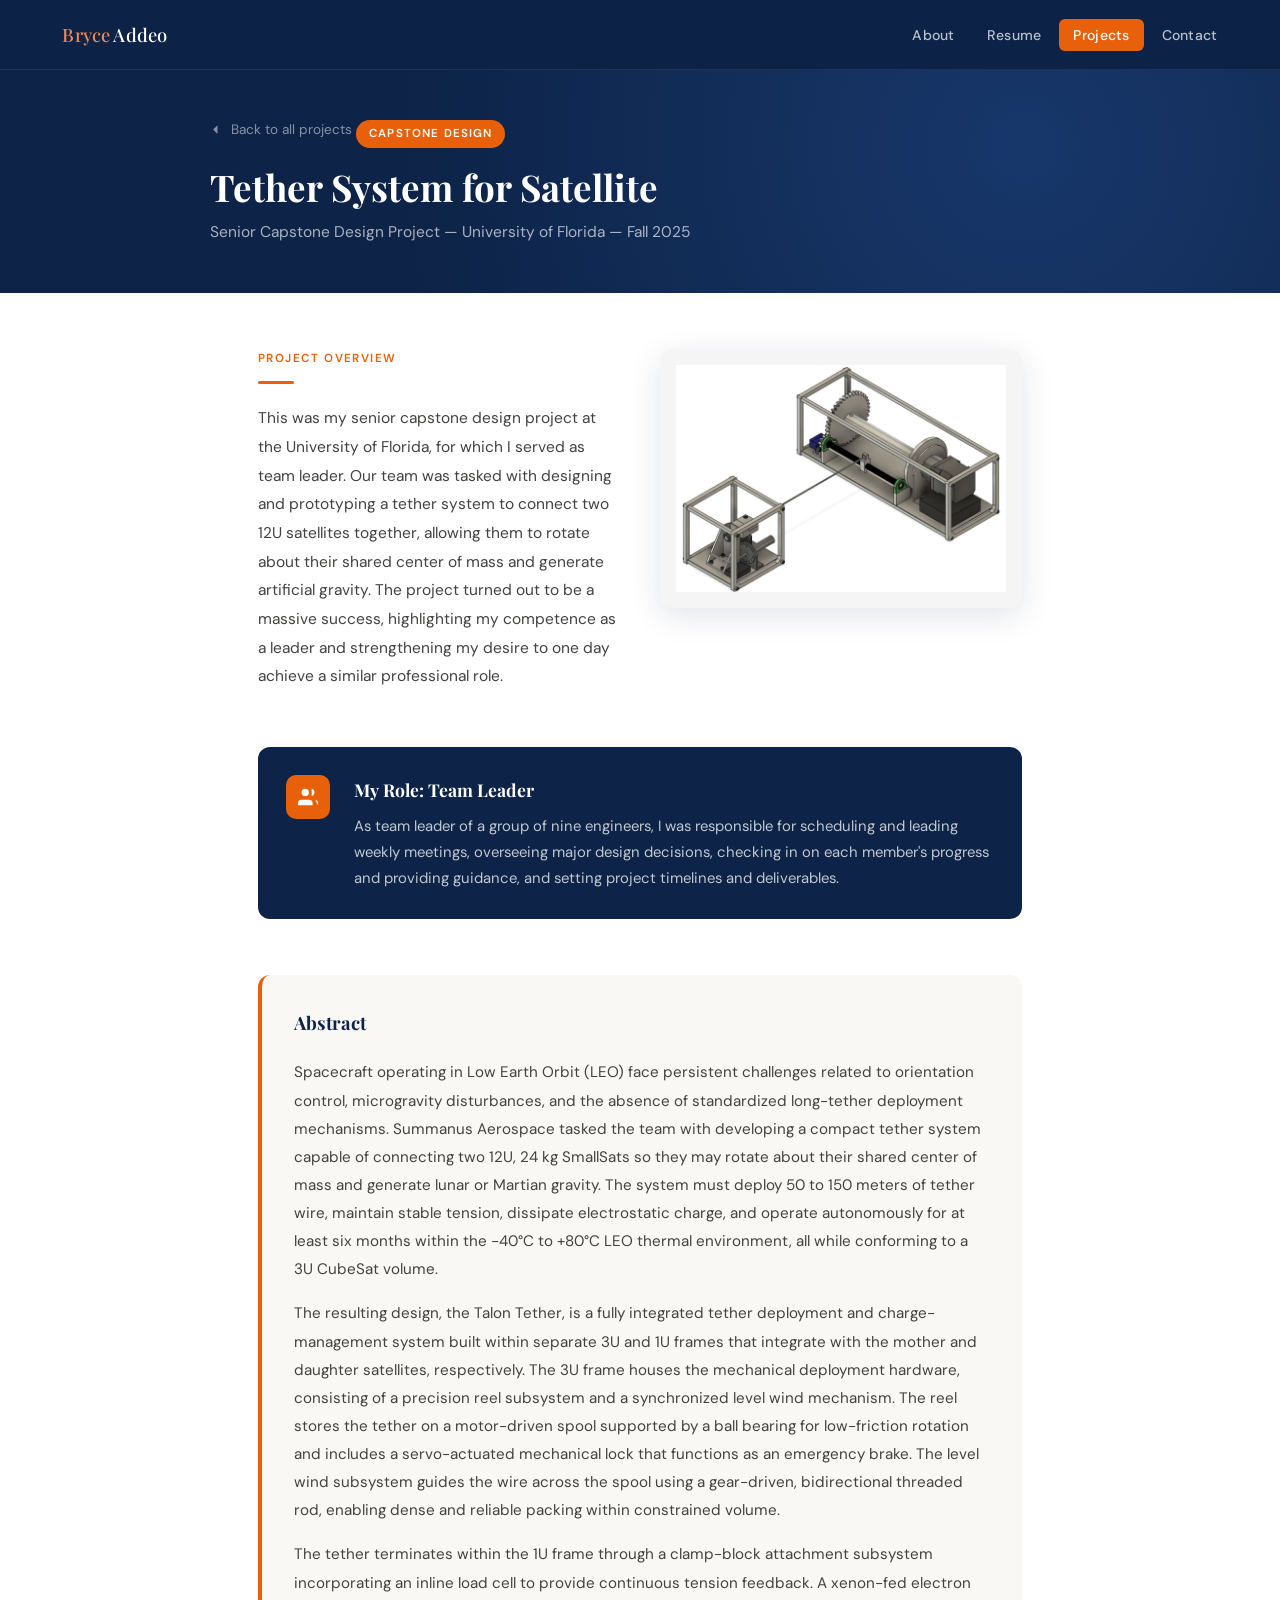
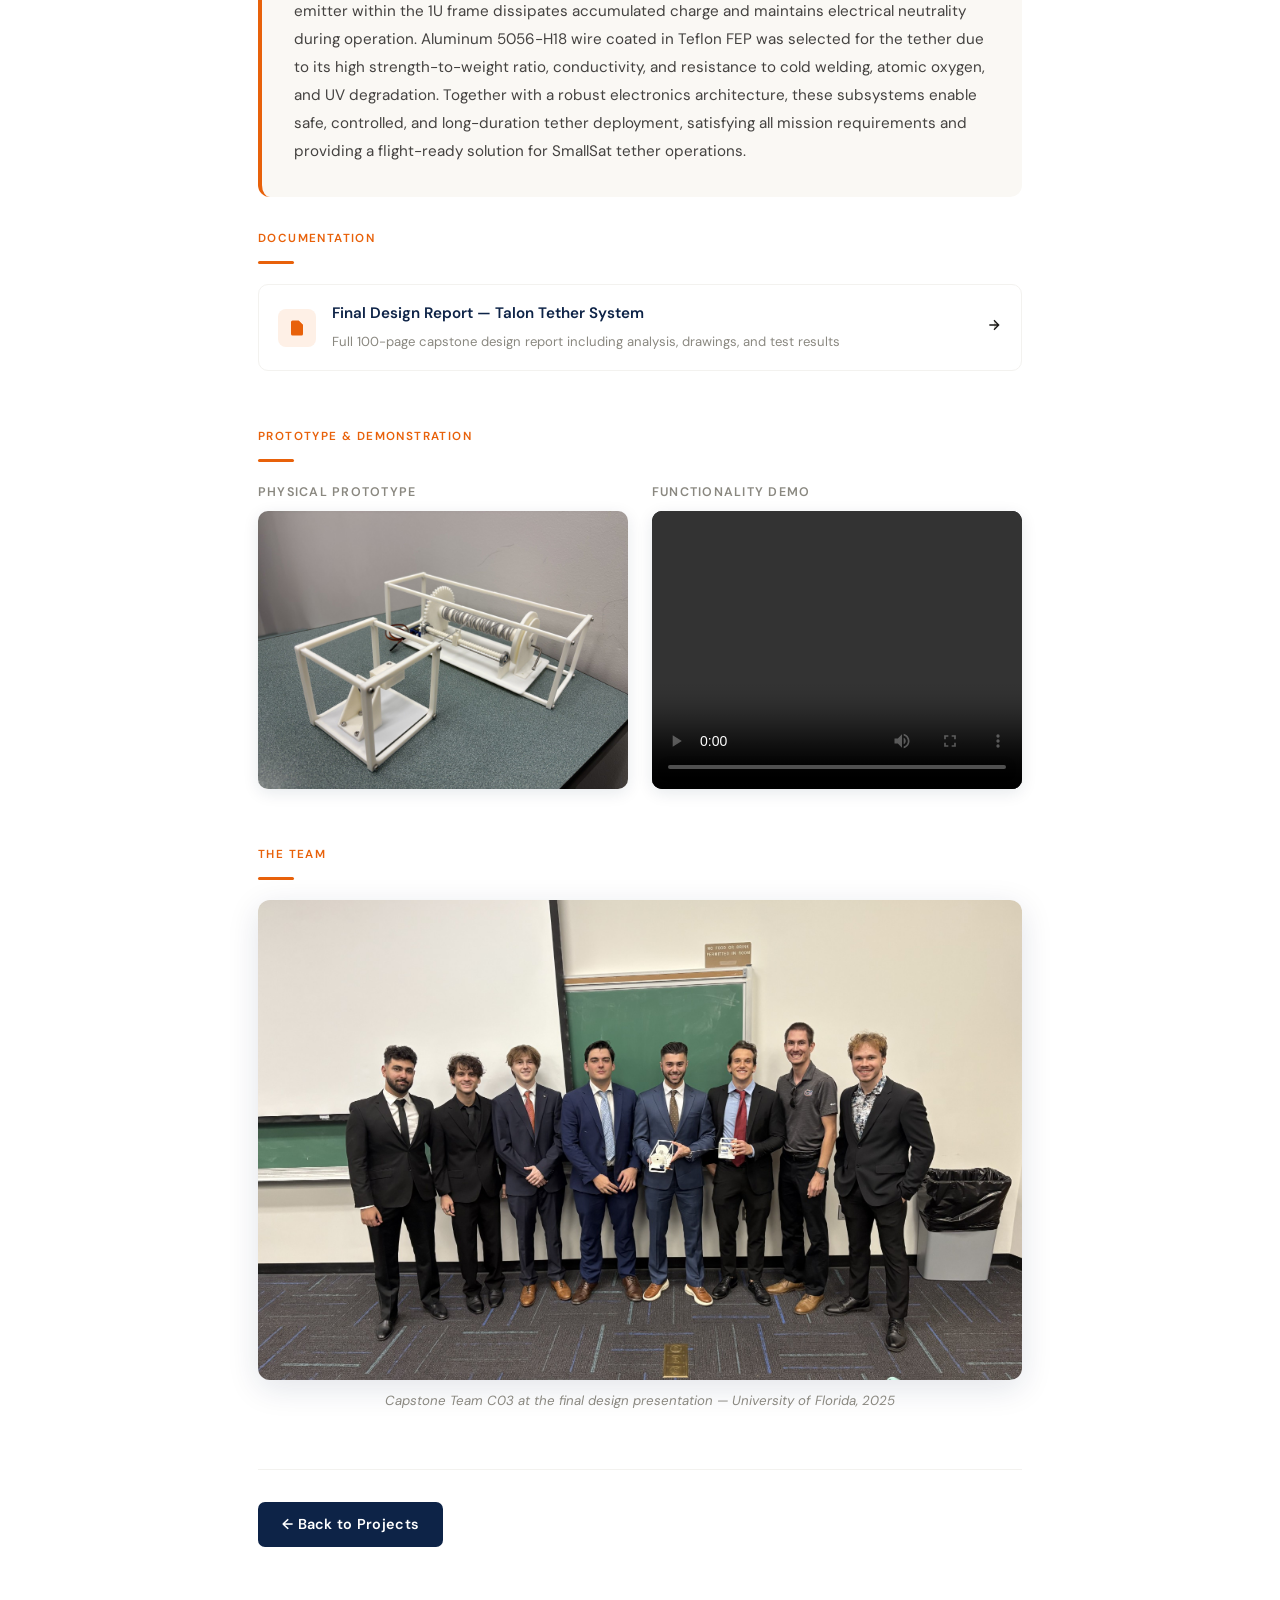
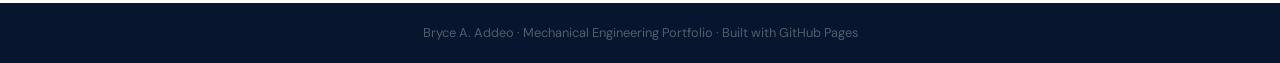
==== commit 4d980472: "Update capstone.html" ====
--- a/projects/capstone.html
+++ b/projects/capstone.html
@@ -178,7 +178,7 @@
     </a>
     <div class="page-tag">Capstone Design</div>
     <h1>Tether System for Satellite</h1>
-    <p>Senior Capstone Design Project &mdash; University of Florida &mdash; 2024&ndash;2025</p>
+    <p>Senior Capstone Design Project &mdash; University of Florida &mdash; Fall 2025</p>
   </div>
 </div>
 
